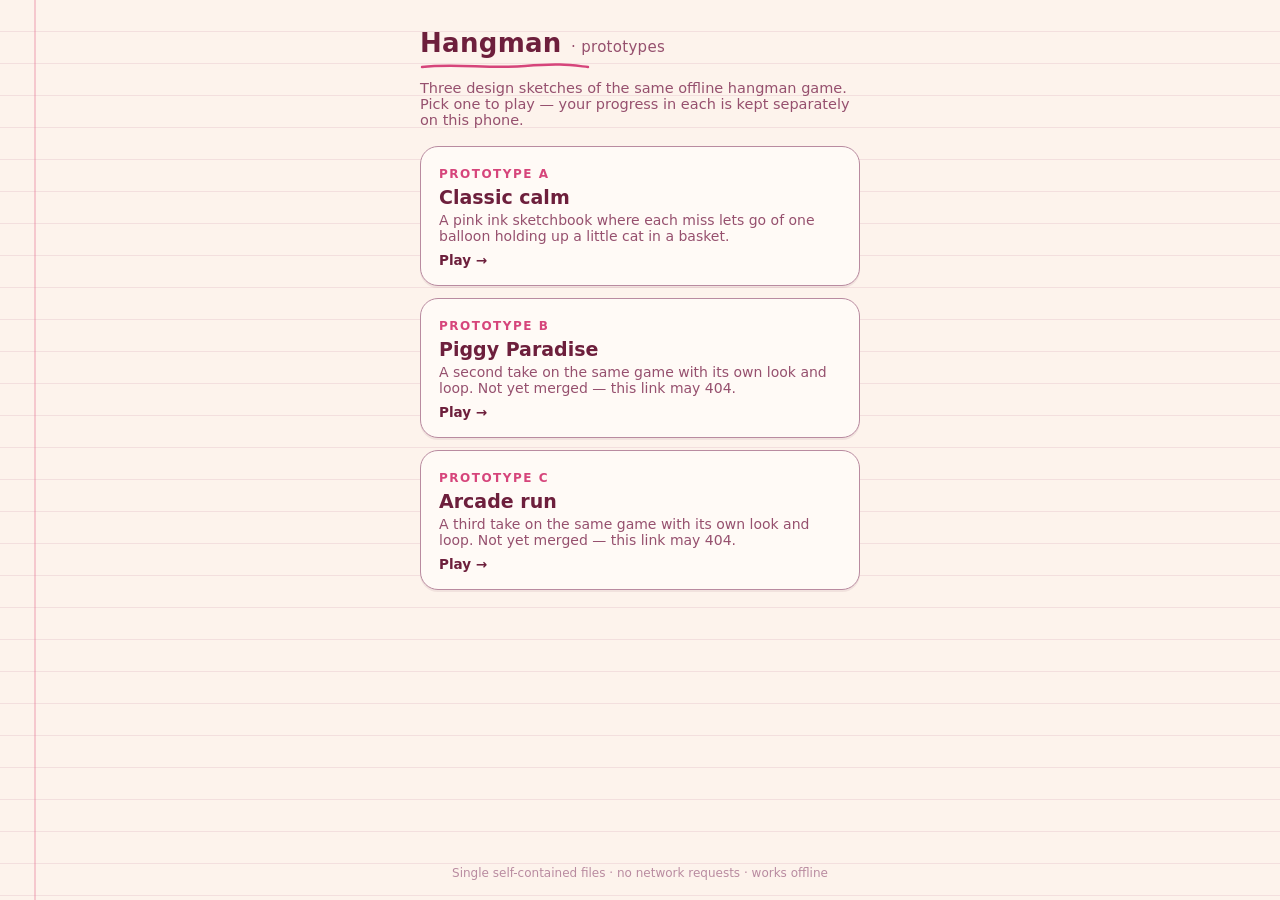
==== index.html @ 591a2396 "Add prototype A: Classic calm sketchbook hangman Single-file offline game (prototypes/a.html) plus r" ====
<!DOCTYPE html>
<html lang="en-GB">
<head>
<meta charset="utf-8">
<meta name="viewport" content="width=device-width, initial-scale=1, viewport-fit=cover">
<meta name="theme-color" content="#fdf3ec">
<title>Hangman · Prototypes</title>
<style>
  :root{
    --paper:#fdf3ec; --rule:rgba(190,120,150,.16); --margin-line:rgba(230,120,150,.35);
    --ink:#6d1f3c; --ink-soft:#96506e; --ink-faint:#b98ba0;
    --accent:#d6457b; --card:#fffaf6;
    --ease-out:cubic-bezier(.23,1,.32,1);
  }
  *{box-sizing:border-box;-webkit-tap-highlight-color:transparent}
  html,body{margin:0;padding:0}
  body{
    font-family:ui-rounded,"SF Pro Rounded",-apple-system,BlinkMacSystemFont,"Segoe UI",system-ui,sans-serif;
    color:var(--ink);background-color:var(--paper);
    background-image:
      linear-gradient(90deg,transparent 0 34px,var(--margin-line) 34px 36px,transparent 36px),
      repeating-linear-gradient(180deg,transparent 0 31px,var(--rule) 31px 32px);
    min-height:100dvh;display:flex;justify-content:center;touch-action:manipulation;
  }
  .page{width:100%;max-width:480px;min-height:100dvh;display:flex;flex-direction:column;
    padding:calc(env(safe-area-inset-top,0px) + 28px) 20px calc(env(safe-area-inset-bottom,0px) + 20px)}
  h1{font-size:26px;margin:0;letter-spacing:.3px}
  h1 .thin{font-weight:500;color:var(--ink-soft);font-size:15px}
  .squiggle{display:block;width:170px;height:8px;margin-top:4px}
  .squiggle path{fill:none;stroke:var(--accent);stroke-width:2.4;stroke-linecap:round;
    stroke-dasharray:1;stroke-dashoffset:0;animation:draw 1s var(--ease-out) .1s backwards}
  @keyframes draw{from{stroke-dashoffset:1}to{stroke-dashoffset:0}}
  p.lede{font-size:14.5px;color:var(--ink-soft);margin:10px 0 18px}
  .cards{display:flex;flex-direction:column;gap:12px}
  a.card{
    display:block;text-decoration:none;color:inherit;background:var(--card);
    border:1.5px solid var(--ink-faint);border-radius:18px;padding:16px 18px;
    box-shadow:0 2px 0 rgba(109,31,60,.08);
    opacity:0;transform:translateY(10px);animation:rise 450ms var(--ease-out) forwards;
    transition:transform 150ms var(--ease-out);
  }
  a.card:nth-child(2){animation-delay:.08s}
  a.card:nth-child(3){animation-delay:.16s}
  @keyframes rise{to{opacity:1;transform:translateY(0)}}
  a.card:active{transform:scale(.97)}
  .card .k{font-size:12px;font-weight:800;letter-spacing:1.5px;color:var(--accent);text-transform:uppercase}
  .card h2{margin:4px 0;font-size:19px}
  .card p{margin:0;font-size:14px;color:var(--ink-soft)}
  .card .go{display:inline-block;margin-top:8px;font-size:13.5px;font-weight:800;color:var(--ink)}
  footer{margin-top:auto;padding-top:18px;text-align:center;font-size:12px;color:var(--ink-faint)}
  @media (prefers-reduced-motion:reduce){
    a.card,.squiggle path{animation:none;opacity:1;transform:none}
  }
</style>
</head>
<body>
<div class="page">
  <h1>Hangman <span class="thin">· prototypes</span></h1>
  <svg class="squiggle" viewBox="0 0 170 8" aria-hidden="true"><path pathLength="1" d="M2 5 C 35 1, 70 7, 105 4 S 150 3, 168 5"/></svg>
  <p class="lede">Three design sketches of the same offline hangman game. Pick one to play — your progress in each is kept separately on this phone.</p>
  <div class="cards">
    <a class="card" href="prototypes/a.html">
      <span class="k">Prototype A</span>
      <h2>Classic calm</h2>
      <p>A pink ink sketchbook where each miss lets go of one balloon holding up a little cat in a basket.</p>
      <span class="go">Play →</span>
    </a>
    <a class="card" href="prototypes/b.html">
      <span class="k">Prototype B</span>
      <h2>Piggy Paradise</h2>
      <p>A second take on the same game with its own look and loop. Not yet merged — this link may 404.</p>
      <span class="go">Play →</span>
    </a>
    <a class="card" href="prototypes/c.html">
      <span class="k">Prototype C</span>
      <h2>Arcade run</h2>
      <p>A third take on the same game with its own look and loop. Not yet merged — this link may 404.</p>
      <span class="go">Play →</span>
    </a>
  </div>
  <footer>Single self-contained files · no network requests · works offline</footer>
</div>
</body>
</html>
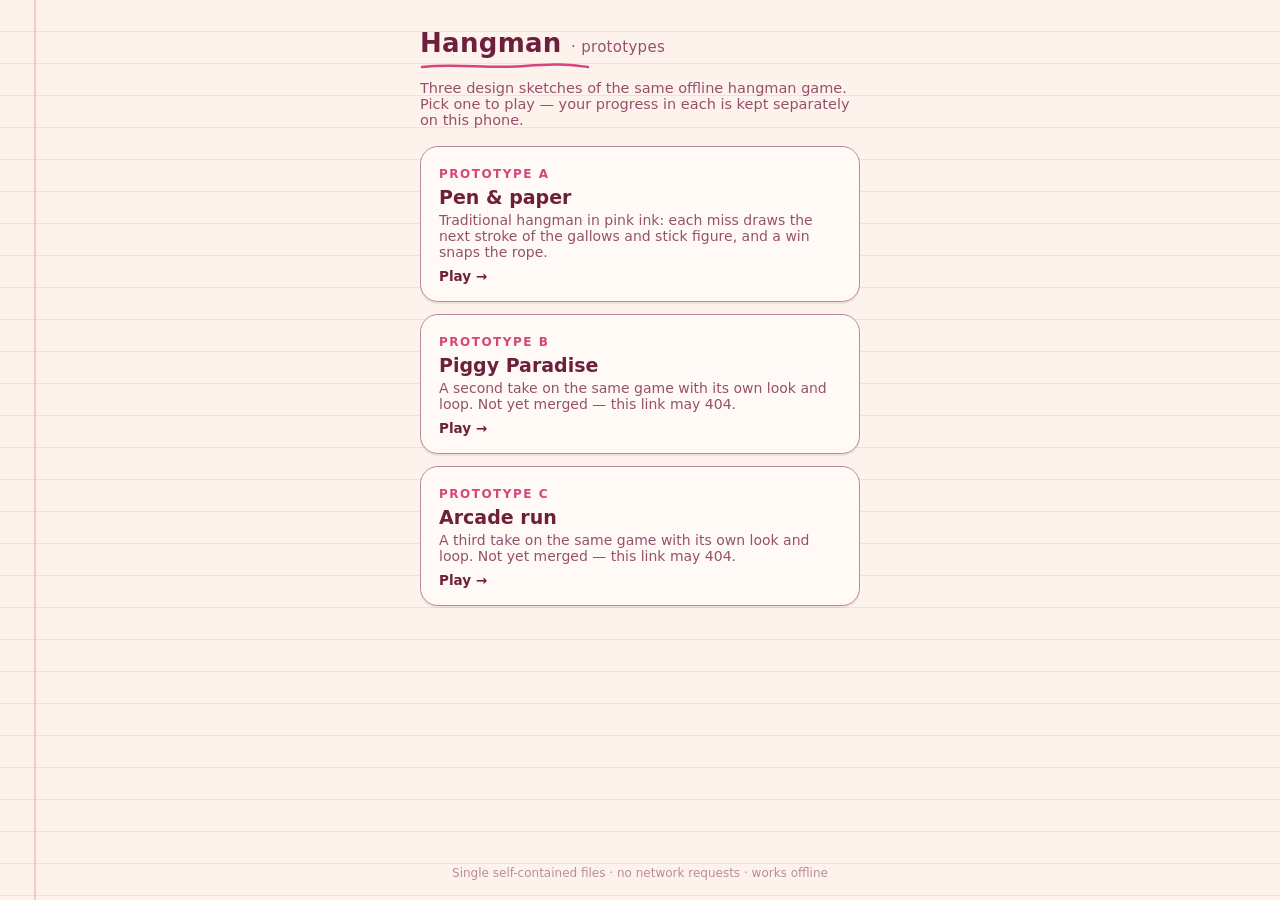
==== commit 20db3275: "Redraw prototype A as pen-and-paper hangman Each miss now draws the next part of a hand-drawn gallow" ====
--- a/index.html
+++ b/index.html
@@ -61,8 +61,8 @@
   <div class="cards">
     <a class="card" href="prototypes/a.html">
       <span class="k">Prototype A</span>
-      <h2>Classic calm</h2>
-      <p>A pink ink sketchbook where each miss lets go of one balloon holding up a little cat in a basket.</p>
+      <h2>Pen &amp; paper</h2>
+      <p>Traditional hangman in pink ink: each miss draws the next stroke of the gallows and stick figure, and a win snaps the rope.</p>
       <span class="go">Play →</span>
     </a>
     <a class="card" href="prototypes/b.html">
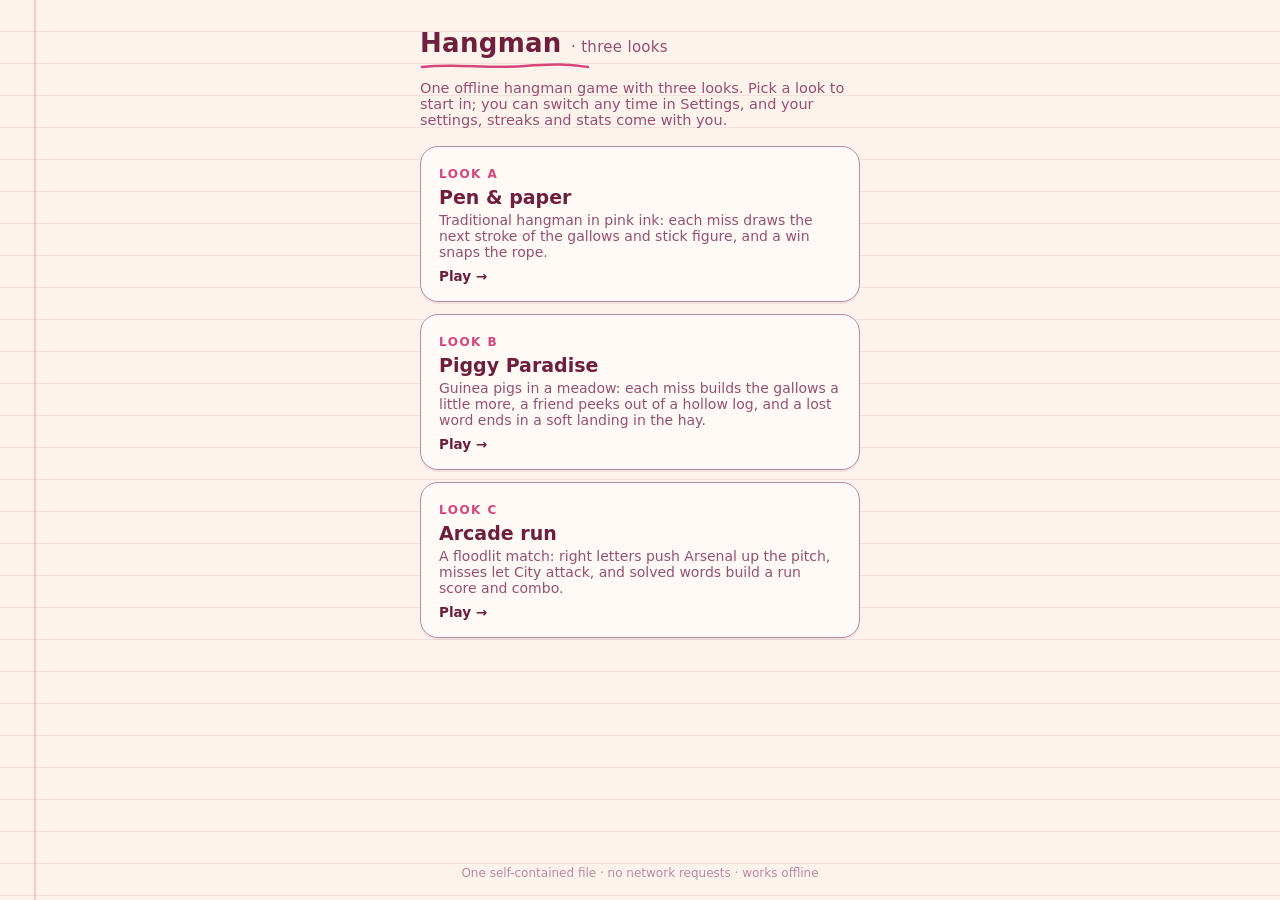
==== commit 224f4b83: "Merge the three prototypes into one game with selectable looks play.html now holds one shared engine" ====
--- a/index.html
+++ b/index.html
@@ -4,7 +4,7 @@
 <meta charset="utf-8">
 <meta name="viewport" content="width=device-width, initial-scale=1, viewport-fit=cover">
 <meta name="theme-color" content="#fdf3ec">
-<title>Hangman · Prototypes</title>
+<title>Hangman</title>
 <style>
   :root{
     --paper:#fdf3ec; --rule:rgba(190,120,150,.16); --margin-line:rgba(230,120,150,.35);
@@ -55,30 +55,30 @@
 </head>
 <body>
 <div class="page">
-  <h1>Hangman <span class="thin">· prototypes</span></h1>
+  <h1>Hangman <span class="thin">· three looks</span></h1>
   <svg class="squiggle" viewBox="0 0 170 8" aria-hidden="true"><path pathLength="1" d="M2 5 C 35 1, 70 7, 105 4 S 150 3, 168 5"/></svg>
-  <p class="lede">Three design sketches of the same offline hangman game. Pick one to play — your progress in each is kept separately on this phone.</p>
+  <p class="lede">One offline hangman game with three looks. Pick a look to start in; you can switch any time in Settings, and your settings, streaks and stats come with you.</p>
   <div class="cards">
-    <a class="card" href="prototypes/a.html">
-      <span class="k">Prototype A</span>
+    <a class="card" href="play.html?skin=a">
+      <span class="k">Look A</span>
       <h2>Pen &amp; paper</h2>
       <p>Traditional hangman in pink ink: each miss draws the next stroke of the gallows and stick figure, and a win snaps the rope.</p>
       <span class="go">Play →</span>
     </a>
-    <a class="card" href="prototypes/b.html">
-      <span class="k">Prototype B</span>
+    <a class="card" href="play.html?skin=b">
+      <span class="k">Look B</span>
       <h2>Piggy Paradise</h2>
-      <p>A second take on the same game with its own look and loop. Not yet merged — this link may 404.</p>
+      <p>Guinea pigs in a meadow: each miss builds the gallows a little more, a friend peeks out of a hollow log, and a lost word ends in a soft landing in the hay.</p>
       <span class="go">Play →</span>
     </a>
-    <a class="card" href="prototypes/c.html">
-      <span class="k">Prototype C</span>
+    <a class="card" href="play.html?skin=c">
+      <span class="k">Look C</span>
       <h2>Arcade run</h2>
-      <p>A third take on the same game with its own look and loop. Not yet merged — this link may 404.</p>
+      <p>A floodlit match: right letters push Arsenal up the pitch, misses let City attack, and solved words build a run score and combo.</p>
       <span class="go">Play →</span>
     </a>
   </div>
-  <footer>Single self-contained files · no network requests · works offline</footer>
+  <footer>One self-contained file · no network requests · works offline</footer>
 </div>
 </body>
 </html>
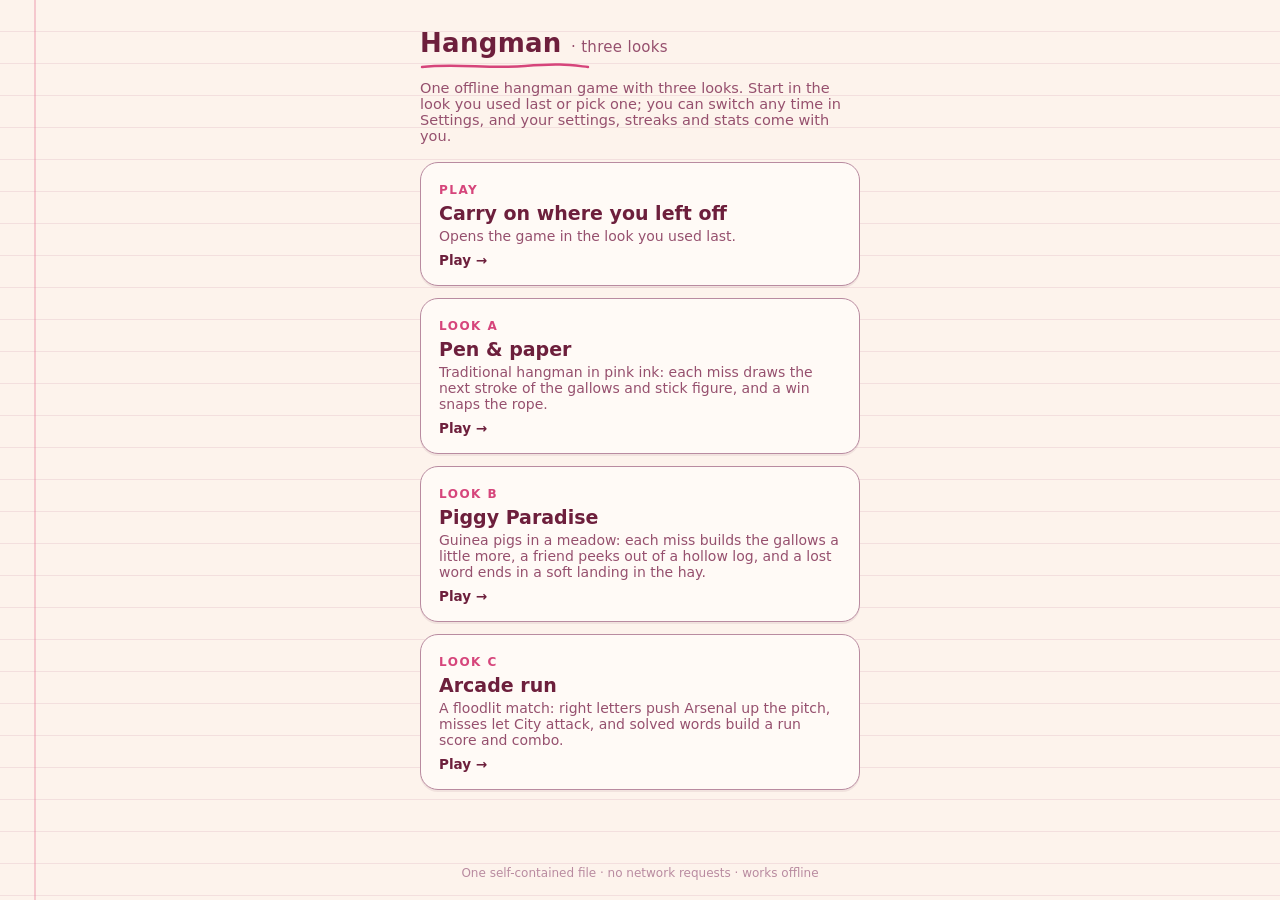
==== commit f3d6ae2f: "Tidy the skin interface and guard shared stats Document the skin contract in full and drop context m" ====
--- a/index.html
+++ b/index.html
@@ -41,6 +41,7 @@
   }
   a.card:nth-child(2){animation-delay:.08s}
   a.card:nth-child(3){animation-delay:.16s}
+  a.card:nth-child(4){animation-delay:.24s}
   @keyframes rise{to{opacity:1;transform:translateY(0)}}
   a.card:active{transform:scale(.97)}
   .card .k{font-size:12px;font-weight:800;letter-spacing:1.5px;color:var(--accent);text-transform:uppercase}
@@ -57,8 +58,14 @@
 <div class="page">
   <h1>Hangman <span class="thin">· three looks</span></h1>
   <svg class="squiggle" viewBox="0 0 170 8" aria-hidden="true"><path pathLength="1" d="M2 5 C 35 1, 70 7, 105 4 S 150 3, 168 5"/></svg>
-  <p class="lede">One offline hangman game with three looks. Pick a look to start in; you can switch any time in Settings, and your settings, streaks and stats come with you.</p>
+  <p class="lede">One offline hangman game with three looks. Start in the look you used last or pick one; you can switch any time in Settings, and your settings, streaks and stats come with you.</p>
   <div class="cards">
+    <a class="card" href="play.html">
+      <span class="k">Play</span>
+      <h2>Carry on where you left off</h2>
+      <p>Opens the game in the look you used last.</p>
+      <span class="go">Play →</span>
+    </a>
     <a class="card" href="play.html?skin=a">
       <span class="k">Look A</span>
       <h2>Pen &amp; paper</h2>
